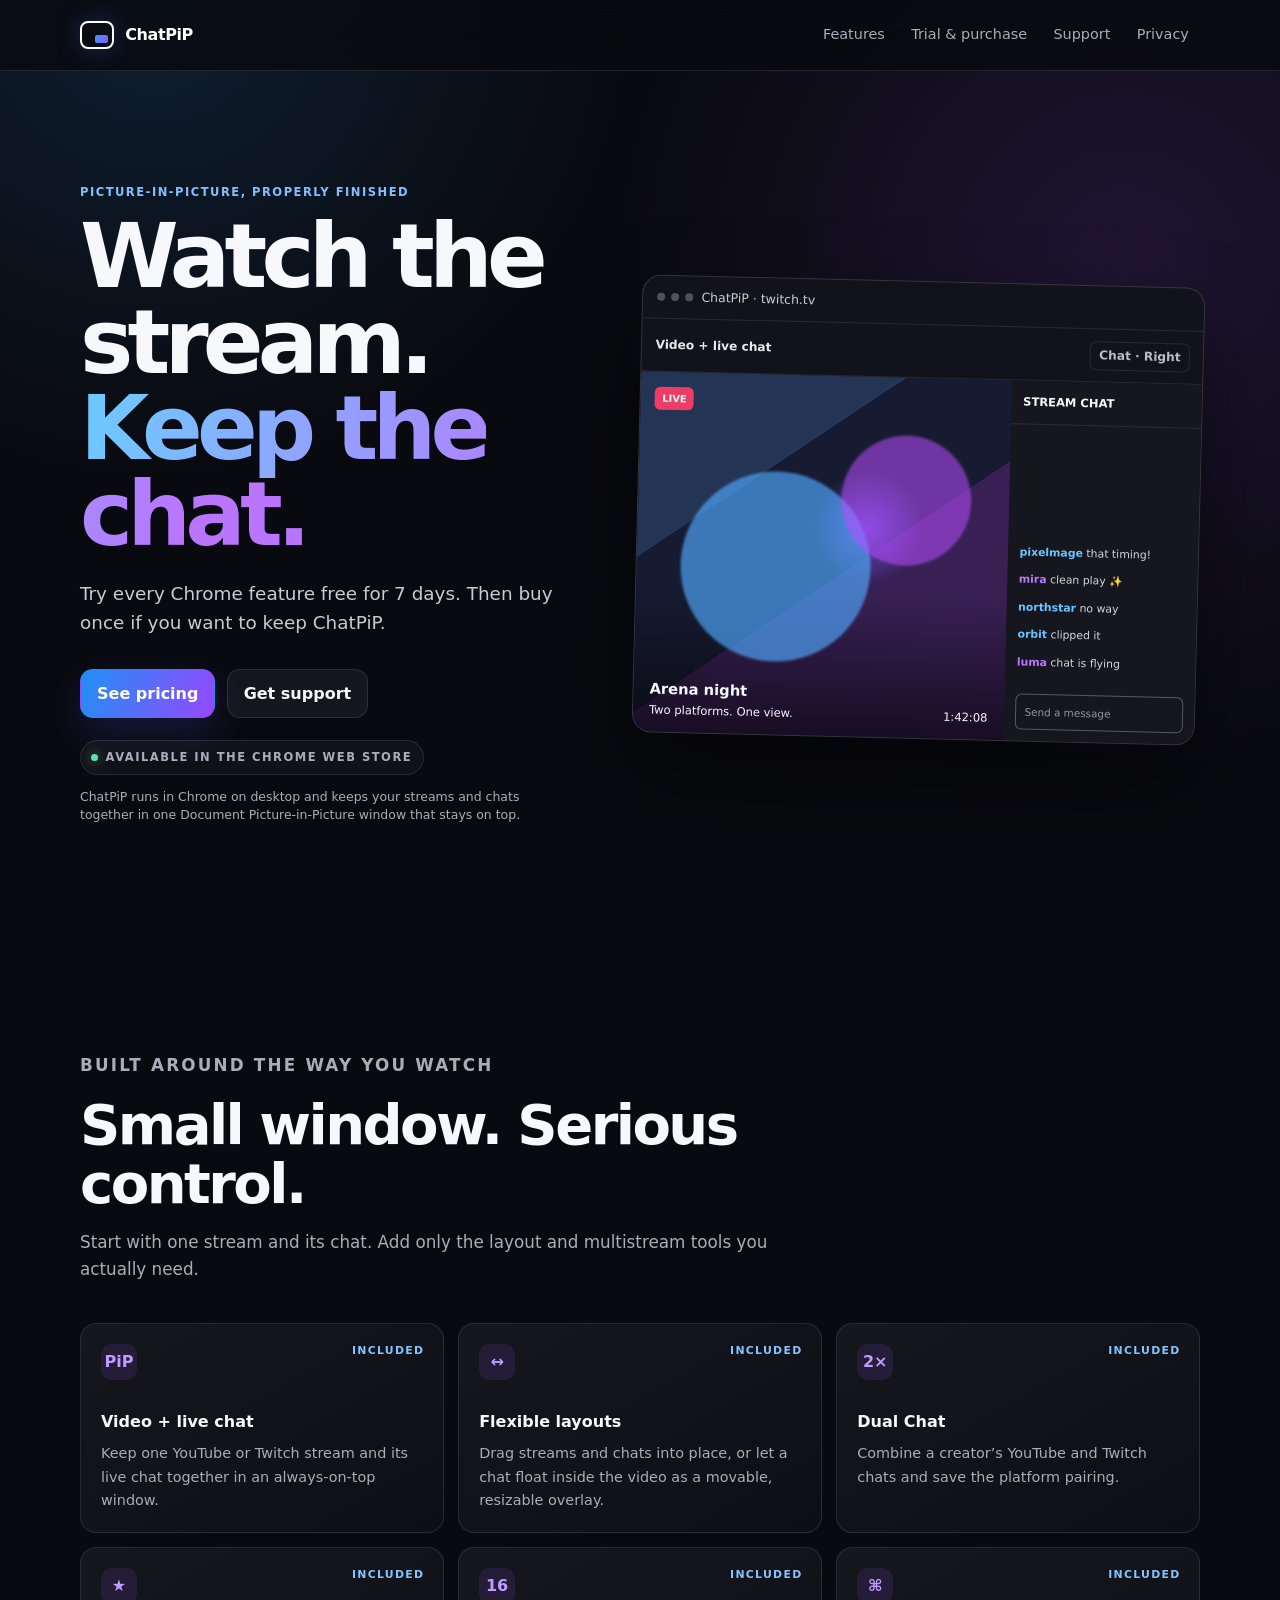
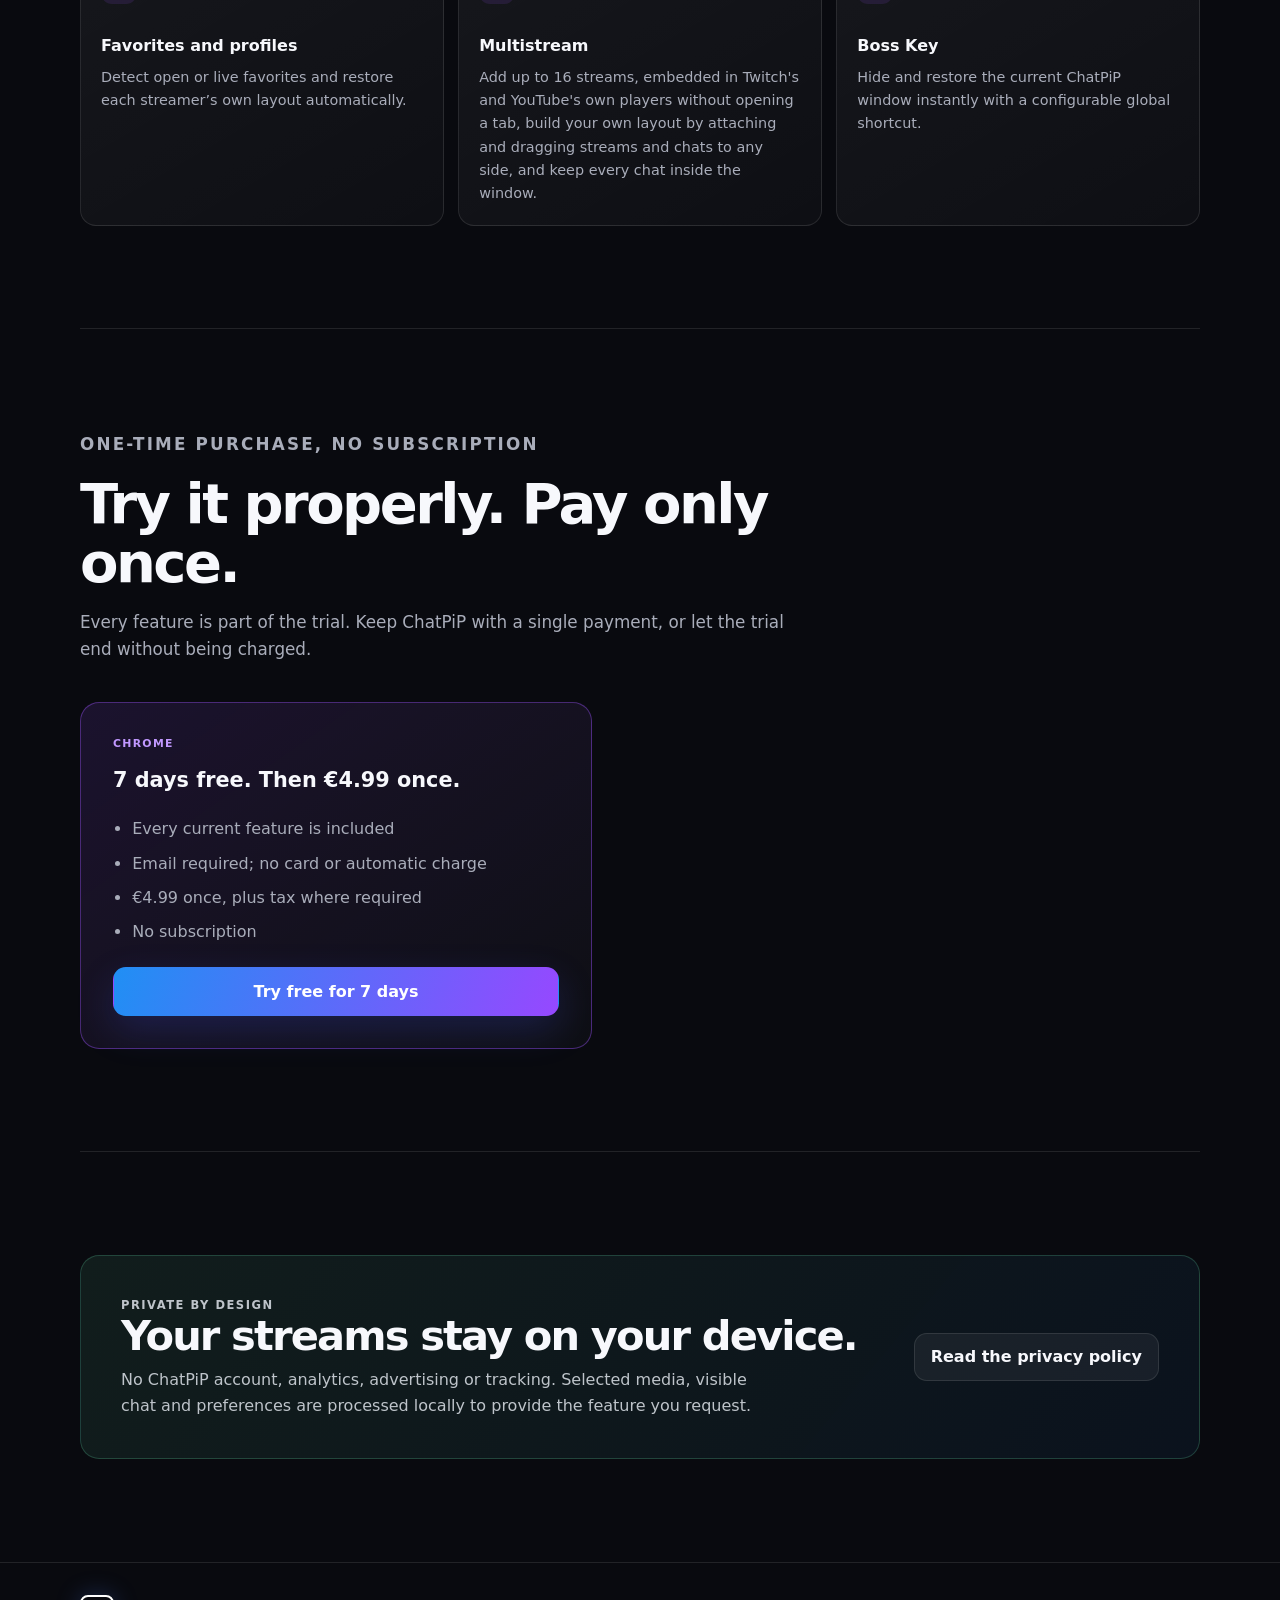
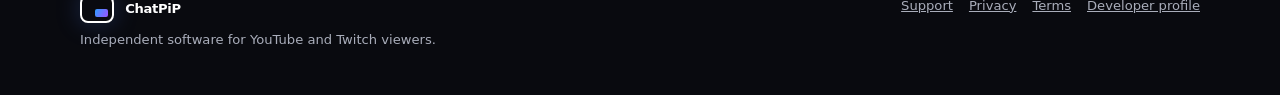
==== chatpip/index.html @ f103b869 "Publish the ChatPiP website" ====
<!doctype html>
<html lang="en">
  <head>
    <meta charset="utf-8">
    <meta name="viewport" content="width=device-width, initial-scale=1">
    <meta name="description" content="ChatPiP keeps YouTube and Twitch video plus live chat together in a customizable picture-in-picture window.">
    <meta name="theme-color" content="#090a0f">
    <title>ChatPiP — Video and live chat, together</title>
    <link rel="stylesheet" href="styles.css">
  </head>
  <body>
    <a class="skip-link" href="#main">Skip to content</a>
    <header class="site-header">
      <nav class="nav" aria-label="Main navigation">
        <a class="brand" href="index.html" aria-label="ChatPiP home">
          <span class="brand-mark" aria-hidden="true"></span>
          <span>ChatPiP</span>
        </a>
        <div class="nav-links">
          <a href="#features">Features</a>
          <a href="#plans">Trial &amp; purchase</a>
          <a href="support.html">Support</a>
          <a href="privacy.html">Privacy</a>
        </div>
      </nav>
    </header>

    <main id="main">
      <section class="hero">
        <div>
          <p class="eyebrow">Picture-in-picture, properly finished</p>
          <h1>Watch the stream. <span class="gradient-text">Keep the chat.</span></h1>
          <p class="hero-copy">Try every Chrome feature free for 7 days. Then buy once if you want to keep ChatPiP.</p>
          <div class="actions">
            <a class="button button-primary" href="#plans">See pricing</a>
            <a class="button button-secondary" href="support.html">Get support</a>
          </div>
          <div class="store-status" aria-label="Platform status">
            <span class="status-pill"><span class="status-dot"></span><span data-store-status="chrome">Available in the Chrome Web Store</span></span>
          </div>
          <p class="platform-note">ChatPiP runs in Chrome on desktop and keeps your streams and chats together in one Document Picture-in-Picture window that stays on top.</p>
        </div>

        <div class="product-frame" aria-label="Illustration of a ChatPiP stream window">
          <div class="product-header"><span class="traffic" aria-hidden="true"></span><span>ChatPiP · twitch.tv</span></div>
          <div class="product-toolbar"><span>Video + live chat</span><span class="toolbar-tag">Chat · Right</span></div>
          <div class="product-main">
            <div class="video-demo">
              <span class="live-label">LIVE</span>
              <div class="video-caption"><span><strong>Arena night</strong>Two platforms. One view.</span><span>1:42:08</span></div>
            </div>
            <div class="chat-demo">
              <div class="chat-title">STREAM CHAT</div>
              <div class="chat-lines">
                <p><strong>pixelmage</strong> that timing!</p>
                <p><strong>mira</strong> clean play ✨</p>
                <p><strong>northstar</strong> no way</p>
                <p><strong>orbit</strong> clipped it</p>
                <p><strong>luma</strong> chat is flying</p>
              </div>
              <div class="chat-input">Send a message</div>
            </div>
          </div>
        </div>
      </section>

      <section class="section" id="features">
        <div class="section-heading">
          <p class="eyebrow">Built around the way you watch</p>
          <h2>Small window. Serious control.</h2>
          <p>Start with one stream and its chat. Add only the layout and multistream tools you actually need.</p>
        </div>
        <div class="feature-grid">
          <article class="card"><span class="card-tier">Included</span><span class="card-icon">PiP</span><h3>Video + live chat</h3><p>Keep one YouTube or Twitch stream and its live chat together in an always-on-top window.</p></article>
          <article class="card"><span class="card-tier">Included</span><span class="card-icon">↔</span><h3>Flexible layouts</h3><p>Drag streams and chats into place, or let a chat float inside the video as a movable, resizable overlay.</p></article>
          <article class="card"><span class="card-tier">Included</span><span class="card-icon">2×</span><h3>Dual Chat</h3><p>Combine a creator’s YouTube and Twitch chats and save the platform pairing.</p></article>
          <article class="card"><span class="card-tier">Included</span><span class="card-icon">★</span><h3>Favorites and profiles</h3><p>Detect open or live favorites and restore each streamer’s own layout automatically.</p></article>
          <article class="card"><span class="card-tier">Included</span><span class="card-icon">16</span><h3>Multistream</h3><p>Add up to 16 streams, embedded in Twitch's and YouTube's own players without opening a tab, build your own layout by attaching and dragging streams and chats to any side, and keep every chat inside the window.</p></article>
          <article class="card"><span class="card-tier">Included</span><span class="card-icon">⌘</span><h3>Boss Key</h3><p>Hide and restore the current ChatPiP window instantly with a configurable global shortcut.</p></article>
        </div>
      </section>

      <section class="section" id="plans">
        <div class="section-heading">
          <p class="eyebrow">One-time purchase, no subscription</p>
          <h2>Try it properly. Pay only once.</h2>
          <p>Every feature is part of the trial. Keep ChatPiP with a single payment, or let the trial end without being charged.</p>
        </div>
        <div class="plan-grid plan-grid-single">
          <article class="plan-card premium-plan-card">
            <p class="plan-name">Chrome</p>
            <h3>7 days free. Then €4.99 once.</h3>
            <ul>
              <li>Every current feature is included</li>
              <li>Email required; no card or automatic charge</li>
              <li>€4.99 once, plus tax where required</li>
              <li>No subscription</li>
            </ul>
            <a class="button button-primary plan-action" href="buy.html">Try free for 7 days</a>
          </article>
        </div>
      </section>

      <section class="section" id="privacy-first">
        <div class="privacy-banner">
          <div>
            <p class="eyebrow">Private by design</p>
            <h2>Your streams stay on your device.</h2>
            <p>No ChatPiP account, analytics, advertising or tracking. Selected media, visible chat and preferences are processed locally to provide the feature you request.</p>
          </div>
          <a class="button button-secondary" href="privacy.html">Read the privacy policy</a>
        </div>
      </section>
    </main>

    <footer class="site-footer">
      <div class="footer-inner">
        <div><a class="brand" href="index.html"><span class="brand-mark" aria-hidden="true"></span><span>ChatPiP</span></a><p>Independent software for YouTube and Twitch viewers.</p></div>
        <div class="footer-links"><a href="support.html">Support</a><a href="privacy.html">Privacy</a><a href="terms.html">Terms</a><a href="https://github.com/MAF2414">Developer profile</a></div>
      </div>
    </footer>
  </body>
</html>
---- chatpip/styles.css ----
:root {
  color-scheme: dark;
  --bg: #090a0f;
  --panel: #12131b;
  --panel-strong: #171923;
  --line: rgba(255, 255, 255, 0.1);
  --muted: #a9adba;
  --text: #f7f8fc;
  --blue: #2f9cff;
  --purple: #9b52ff;
  --green: #64dda7;
  --max: 1120px;
  font-family: Inter, ui-sans-serif, system-ui, -apple-system, BlinkMacSystemFont, "Segoe UI", sans-serif;
  font-synthesis: none;
}

* {
  box-sizing: border-box;
}

html {
  scroll-behavior: smooth;
}

body {
  min-width: 320px;
  margin: 0;
  color: var(--text);
  background:
    radial-gradient(circle at 12% 0%, rgba(47, 156, 255, 0.14), transparent 30rem),
    radial-gradient(circle at 88% 8%, rgba(155, 82, 255, 0.15), transparent 32rem),
    var(--bg);
  line-height: 1.6;
}

a {
  color: inherit;
}

a:focus-visible,
button:focus-visible,
summary:focus-visible {
  outline: 3px solid var(--blue);
  outline-offset: 4px;
}

.skip-link {
  position: fixed;
  z-index: 100;
  top: 1rem;
  left: 1rem;
  padding: 0.65rem 0.9rem;
  color: #08090d;
  background: white;
  border-radius: 0.6rem;
  transform: translateY(-200%);
}

.skip-link:focus {
  transform: none;
}

.site-header {
  position: relative;
  z-index: 10;
  border-bottom: 1px solid var(--line);
  background: rgba(9, 10, 15, 0.82);
  backdrop-filter: blur(18px);
}

.nav,
.footer-inner,
.section,
.hero,
.legal {
  width: min(calc(100% - 2rem), var(--max));
  margin-inline: auto;
}

.nav {
  min-height: 70px;
  display: flex;
  align-items: center;
  justify-content: space-between;
  gap: 1.25rem;
}

.brand {
  display: inline-flex;
  align-items: center;
  gap: 0.7rem;
  color: white;
  font-weight: 760;
  letter-spacing: -0.025em;
  text-decoration: none;
}

.brand-mark {
  position: relative;
  width: 34px;
  height: 28px;
  border: 2px solid white;
  border-radius: 8px;
  box-shadow: 0 0 24px rgba(81, 133, 255, 0.25);
}

.brand-mark::after {
  content: "";
  position: absolute;
  right: 4px;
  bottom: 4px;
  width: 13px;
  height: 8px;
  border-radius: 2px;
  background: linear-gradient(120deg, var(--blue), var(--purple));
}

.nav-links {
  display: flex;
  flex-wrap: wrap;
  justify-content: flex-end;
  gap: 0.25rem;
}

.nav-links a {
  padding: 0.45rem 0.7rem;
  color: var(--muted);
  border-radius: 0.6rem;
  font-size: 0.9rem;
  text-decoration: none;
}

.nav-links a:hover,
.nav-links a[aria-current="page"] {
  color: white;
  background: rgba(255, 255, 255, 0.07);
}

.hero {
  min-height: 650px;
  display: grid;
  grid-template-columns: minmax(0, 0.92fr) minmax(430px, 1.08fr);
  align-items: center;
  gap: clamp(2rem, 6vw, 5.25rem);
  padding-block: clamp(4rem, 9vw, 7rem);
}

.eyebrow,
.status-pill {
  text-transform: uppercase;
  letter-spacing: 0.13em;
  font-size: 0.72rem;
  font-weight: 760;
}

.eyebrow {
  color: #83bfff;
}

h1,
h2,
h3,
p {
  margin-top: 0;
}

h1 {
  max-width: 12ch;
  margin-bottom: 1.35rem;
  font-size: clamp(3rem, 7vw, 5.8rem);
  line-height: 0.96;
  letter-spacing: -0.065em;
}

.gradient-text {
  color: transparent;
  background: linear-gradient(105deg, #70c7ff 5%, #ba75ff 80%);
  background-clip: text;
}

.hero-copy {
  max-width: 56ch;
  color: #c8cbd5;
  font-size: clamp(1rem, 2vw, 1.15rem);
}

.actions,
.store-status {
  display: flex;
  flex-wrap: wrap;
  gap: 0.7rem;
}

.actions {
  margin: 2rem 0 1.4rem;
}

.platform-note {
  max-width: 58ch;
  margin-top: 0.8rem;
  color: var(--muted);
  font-size: 0.78rem;
  line-height: 1.5;
}

.button {
  display: inline-flex;
  min-height: 46px;
  align-items: center;
  justify-content: center;
  padding: 0.65rem 1rem;
  border: 1px solid var(--line);
  border-radius: 0.8rem;
  font-weight: 720;
  text-decoration: none;
}

.button-primary {
  color: white;
  border-color: transparent;
  background: linear-gradient(110deg, #208ff4, #9648ff);
  box-shadow: 0 14px 38px rgba(68, 91, 255, 0.2);
}

.button-secondary {
  background: rgba(255, 255, 255, 0.055);
}

.button:hover {
  transform: translateY(-1px);
  filter: brightness(1.08);
}

.status-pill {
  display: inline-flex;
  align-items: center;
  gap: 0.45rem;
  padding: 0.45rem 0.65rem;
  color: var(--muted);
  border: 1px solid var(--line);
  border-radius: 999px;
  background: rgba(255, 255, 255, 0.035);
}

.status-dot {
  width: 7px;
  height: 7px;
  border-radius: 50%;
  background: var(--green);
  box-shadow: 0 0 12px rgba(100, 221, 167, 0.8);
}

.status-dot.planned {
  background: #b995ff;
  box-shadow: 0 0 12px rgba(185, 149, 255, 0.65);
}

.product-frame {
  position: relative;
  min-width: 0;
  overflow: hidden;
  border: 1px solid rgba(255, 255, 255, 0.15);
  border-radius: 1.2rem;
  background: #11121a;
  box-shadow: 0 40px 90px rgba(0, 0, 0, 0.46);
  transform: rotate(1.4deg);
}

.product-header,
.product-toolbar {
  display: flex;
  align-items: center;
  gap: 0.55rem;
  padding: 0.7rem 0.85rem;
  border-bottom: 1px solid var(--line);
}

.product-header {
  min-height: 43px;
  color: #c9ccd6;
  font-size: 0.78rem;
}

.traffic {
  width: 8px;
  height: 8px;
  border-radius: 50%;
  background: #4d5060;
  box-shadow: 14px 0 #4d5060, 28px 0 #4d5060;
  margin-right: 1.75rem;
}

.product-toolbar {
  justify-content: space-between;
  color: #e8e9ee;
  font-size: 0.76rem;
  font-weight: 700;
}

.toolbar-tag {
  padding: 0.25rem 0.5rem;
  border: 1px solid var(--line);
  border-radius: 0.4rem;
  color: #b9bdca;
}

.product-main {
  display: grid;
  grid-template-columns: minmax(0, 1fr) 34%;
  min-height: 360px;
}

.video-demo {
  position: relative;
  overflow: hidden;
  min-height: 360px;
  background:
    linear-gradient(180deg, transparent 60%, rgba(0, 0, 0, 0.58)),
    radial-gradient(circle at 62% 42%, rgba(121, 92, 255, 0.72), transparent 18%),
    linear-gradient(145deg, #233455 0 30%, #171b32 30% 55%, #382054 55%);
}

.video-demo::before,
.video-demo::after {
  content: "";
  position: absolute;
  border-radius: 50%;
  background: rgba(81, 170, 255, 0.65);
  filter: blur(1px);
}

.video-demo::before {
  width: 190px;
  height: 190px;
  top: 27%;
  left: 12%;
}

.video-demo::after {
  width: 130px;
  height: 130px;
  top: 16%;
  right: 10%;
  background: rgba(184, 77, 255, 0.55);
}

.live-label {
  position: absolute;
  z-index: 2;
  top: 0.9rem;
  left: 0.9rem;
  padding: 0.25rem 0.45rem;
  border-radius: 0.35rem;
  background: #ed3d66;
  font-size: 0.62rem;
  font-weight: 800;
}

.video-caption {
  position: absolute;
  z-index: 2;
  right: 1rem;
  bottom: 0.8rem;
  left: 1rem;
  display: flex;
  align-items: flex-end;
  justify-content: space-between;
  gap: 1rem;
  font-size: 0.72rem;
}

.video-caption strong {
  display: block;
  font-size: 0.92rem;
}

.chat-demo {
  display: flex;
  flex-direction: column;
  min-width: 0;
  background: #15161e;
}

.chat-title {
  padding: 0.75rem;
  border-bottom: 1px solid var(--line);
  font-size: 0.72rem;
  font-weight: 780;
}

.chat-lines {
  display: flex;
  flex: 1;
  flex-direction: column;
  justify-content: flex-end;
  gap: 0.8rem;
  padding: 0.75rem;
  color: #d4d6df;
  font-size: 0.68rem;
  line-height: 1.35;
}

.chat-lines p {
  margin: 0;
}

.chat-lines strong {
  color: #6ac5ff;
}

.chat-lines p:nth-child(2) strong,
.chat-lines p:nth-child(5) strong {
  color: #b77aff;
}

.chat-input {
  margin: 0.7rem;
  padding: 0.55rem;
  border: 1px solid #555967;
  border-radius: 0.4rem;
  color: #9296a4;
  font-size: 0.65rem;
}

.section {
  padding-block: clamp(4rem, 8vw, 6.5rem);
}

.section + .section {
  border-top: 1px solid var(--line);
}

.section-heading {
  max-width: 720px;
  margin-bottom: 2.5rem;
}

.section h2,
.legal h1 {
  margin-bottom: 1rem;
  font-size: clamp(2rem, 5vw, 3.5rem);
  line-height: 1.05;
  letter-spacing: -0.045em;
}

.section-heading p,
.legal-lead {
  color: var(--muted);
  font-size: 1.05rem;
}

.feature-grid {
  display: grid;
  grid-template-columns: repeat(3, minmax(0, 1fr));
  gap: 0.9rem;
}

.card,
.legal-card,
details {
  border: 1px solid var(--line);
  border-radius: 1rem;
  background: linear-gradient(150deg, rgba(255, 255, 255, 0.055), rgba(255, 255, 255, 0.025));
}

.card {
  position: relative;
  min-height: 190px;
  padding: 1.25rem;
}

.card-tier,
.plan-name {
  color: #82c4ff;
  font-size: 0.68rem;
  font-weight: 800;
  letter-spacing: 0.12em;
  text-transform: uppercase;
}

.card-tier {
  position: absolute;
  top: 1.15rem;
  right: 1.15rem;
}

.card-tier.premium,
.premium-plan-card .plan-name {
  color: #c198ff;
}

.card-icon {
  display: grid;
  width: 36px;
  height: 36px;
  place-items: center;
  margin-bottom: 1.8rem;
  border-radius: 0.7rem;
  color: #bf9cff;
  background: rgba(155, 82, 255, 0.12);
  font-weight: 800;
}

.card h3 {
  margin-bottom: 0.5rem;
  font-size: 1rem;
}

.card p {
  margin: 0;
  color: var(--muted);
  font-size: 0.9rem;
}

.plan-grid {
  display: grid;
  grid-template-columns: repeat(2, minmax(0, 1fr));
  gap: 1rem;
}

.plan-grid-single {
  grid-template-columns: minmax(0, 32rem);
}

.plan-card {
  padding: clamp(1.3rem, 4vw, 2rem);
  border: 1px solid var(--line);
  border-radius: 1.2rem;
  background: linear-gradient(150deg, rgba(255, 255, 255, 0.055), rgba(255, 255, 255, 0.025));
}

.premium-plan-card {
  border-color: rgba(155, 82, 255, 0.4);
  background: linear-gradient(145deg, rgba(155, 82, 255, 0.13), rgba(255, 255, 255, 0.025));
}

.plan-card h3 {
  margin-bottom: 1.2rem;
  font-size: 1.3rem;
}

.plan-card ul {
  display: grid;
  gap: 0.55rem;
  margin: 0;
  padding-left: 1.2rem;
  color: var(--muted);
}

.plan-action {
  width: 100%;
  margin-top: 1.4rem;
}

.privacy-banner {
  display: grid;
  grid-template-columns: 1fr auto;
  align-items: center;
  gap: 2rem;
  padding: clamp(1.5rem, 4vw, 2.5rem);
  border: 1px solid rgba(100, 221, 167, 0.22);
  border-radius: 1.2rem;
  background: linear-gradient(130deg, rgba(100, 221, 167, 0.09), rgba(47, 156, 255, 0.06));
}

.privacy-banner h2 {
  margin-bottom: 0.6rem;
  font-size: clamp(1.7rem, 4vw, 2.6rem);
}

.privacy-banner p {
  max-width: 65ch;
  margin: 0;
  color: #bec4ca;
}

.site-footer {
  border-top: 1px solid var(--line);
}

.footer-inner {
  display: flex;
  align-items: flex-start;
  justify-content: space-between;
  gap: 2rem;
  padding-block: 2rem;
  color: var(--muted);
  font-size: 0.82rem;
}

.footer-links {
  display: flex;
  flex-wrap: wrap;
  justify-content: flex-end;
  gap: 1rem;
}

.footer-links a:hover {
  color: white;
}

.legal {
  max-width: 820px;
  padding-block: clamp(3.5rem, 8vw, 6.5rem);
}

.legal h1 {
  max-width: none;
}

.legal-meta {
  margin-bottom: 2.5rem;
  color: #7eddb0;
  font-size: 0.82rem;
  font-weight: 720;
}

.legal-card {
  margin: 1.25rem 0;
  padding: clamp(1.2rem, 4vw, 2rem);
}

.legal-card h2 {
  margin-bottom: 0.7rem;
  font-size: 1.25rem;
  letter-spacing: -0.02em;
}

.legal-card h3 {
  margin: 1.35rem 0 0.45rem;
  font-size: 1rem;
}

.legal-card p:last-child,
.legal-card ul:last-child {
  margin-bottom: 0;
}

.legal-card p,
.legal-card li {
  color: #c9ccd5;
}

.legal-card li + li {
  margin-top: 0.45rem;
}

.contact-box {
  border-color: rgba(47, 156, 255, 0.3);
  background: linear-gradient(145deg, rgba(47, 156, 255, 0.1), rgba(155, 82, 255, 0.07));
}

.contact-value {
  display: inline-block;
  padding: 0.45rem 0.7rem;
  border: 1px solid var(--line);
  border-radius: 0.55rem;
  background: rgba(0, 0, 0, 0.22);
  font-weight: 700;
}

.owner-value {
  color: #fff;
  font-weight: 600;
}

.faq-list {
  display: grid;
  gap: 0.7rem;
  margin-top: 1.5rem;
}

details {
  padding: 1rem 1.1rem;
}

summary {
  cursor: pointer;
  font-weight: 720;
}

details p,
details ol {
  margin: 0.8rem 0 0;
  color: #c9ccd5;
}

.notice {
  padding: 0.85rem 1rem;
  border-left: 3px solid #ffc96b;
  color: #d5d0c3;
  background: rgba(255, 201, 107, 0.07);
}

.inline-link {
  color: #80c3ff;
}

@media (max-width: 860px) {
  .hero {
    grid-template-columns: 1fr;
    min-height: auto;
  }

  .hero h1 {
    max-width: 10ch;
  }

  .product-frame {
    max-width: 640px;
    transform: none;
  }

  .feature-grid {
    grid-template-columns: repeat(2, minmax(0, 1fr));
  }
}

@media (max-width: 600px) {
  .nav {
    align-items: flex-start;
    flex-direction: column;
    padding-block: 0.85rem;
  }

  .nav-links {
    justify-content: flex-start;
    margin-left: -0.7rem;
  }

  .hero {
    padding-top: 3.25rem;
  }

  h1 {
    font-size: clamp(2.8rem, 15vw, 4.2rem);
  }

  .product-main {
    grid-template-columns: 1fr;
  }

  .video-demo {
    min-height: 250px;
  }

  .chat-demo {
    min-height: 190px;
  }

  .chat-lines {
    flex-direction: row;
    flex-wrap: wrap;
    justify-content: flex-start;
  }

  .chat-lines p:nth-child(n + 4) {
    display: none;
  }

  .feature-grid {
    grid-template-columns: 1fr;
  }

  .plan-grid {
    grid-template-columns: 1fr;
  }

  .privacy-banner,
  .footer-inner {
    grid-template-columns: 1fr;
    align-items: flex-start;
    flex-direction: column;
  }

  .footer-links {
    justify-content: flex-start;
  }
}

@media (prefers-reduced-motion: reduce) {
  html {
    scroll-behavior: auto;
  }

  *,
  *::before,
  *::after {
    scroll-behavior: auto !important;
    transition: none !important;
  }
}
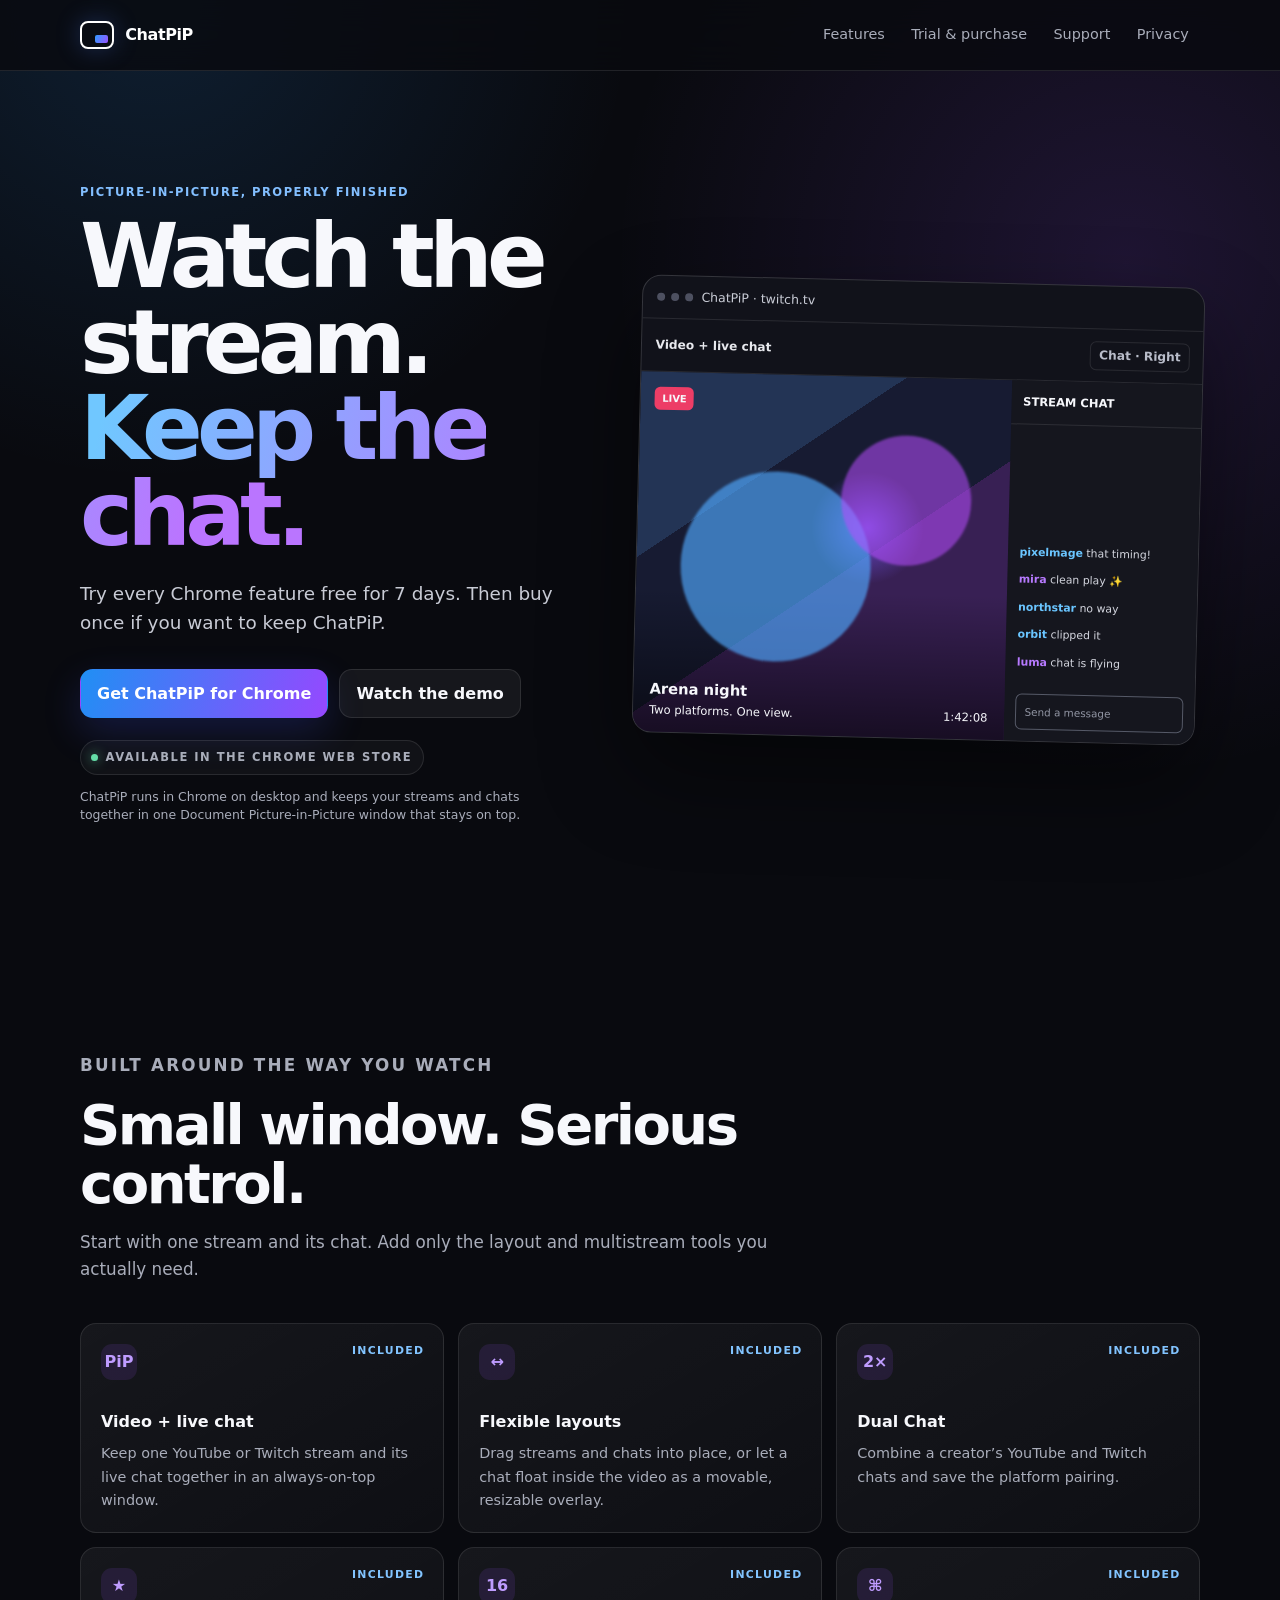
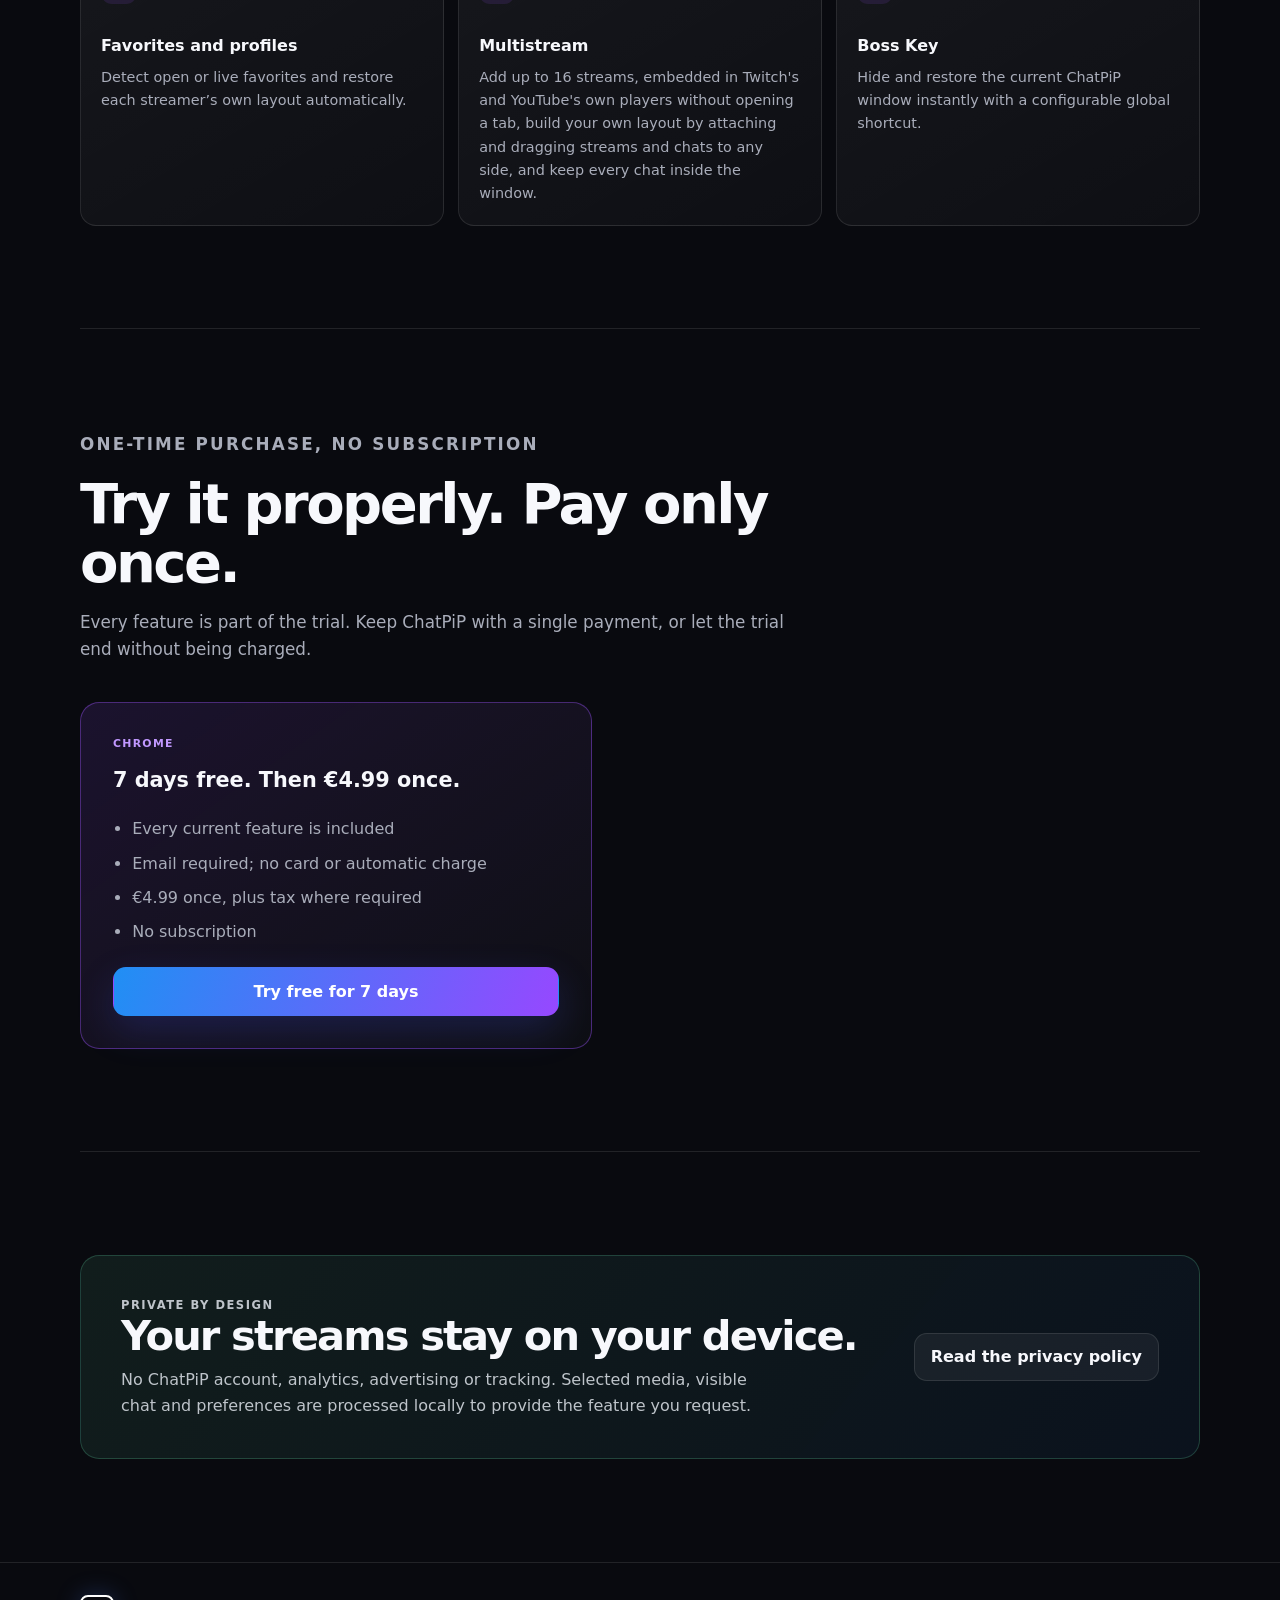
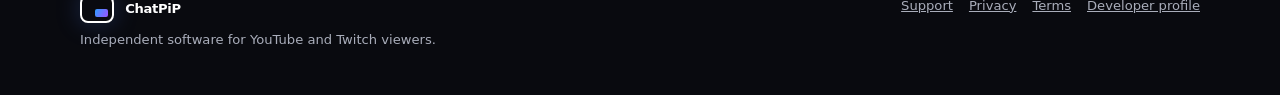
==== commit f2bafb3c: "fix(chatpip): make installation and activation easier to find" ====
--- a/chatpip/index.html
+++ b/chatpip/index.html
@@ -32,8 +32,8 @@
           <h1>Watch the stream. <span class="gradient-text">Keep the chat.</span></h1>
           <p class="hero-copy">Try every Chrome feature free for 7 days. Then buy once if you want to keep ChatPiP.</p>
           <div class="actions">
-            <a class="button button-primary" href="#plans">See pricing</a>
-            <a class="button button-secondary" href="support.html">Get support</a>
+            <a class="button button-primary" data-store-link="chrome" href="https://chromewebstore.google.com/detail/afnglohgkkpmbeggclalkohkdjbfadai">Get ChatPiP for Chrome</a>
+            <a class="button button-secondary" href="https://www.youtube.com/watch?v=Uh6wkjVChig">Watch the demo</a>
           </div>
           <div class="store-status" aria-label="Platform status">
             <span class="status-pill"><span class="status-dot"></span><span data-store-status="chrome">Available in the Chrome Web Store</span></span>
